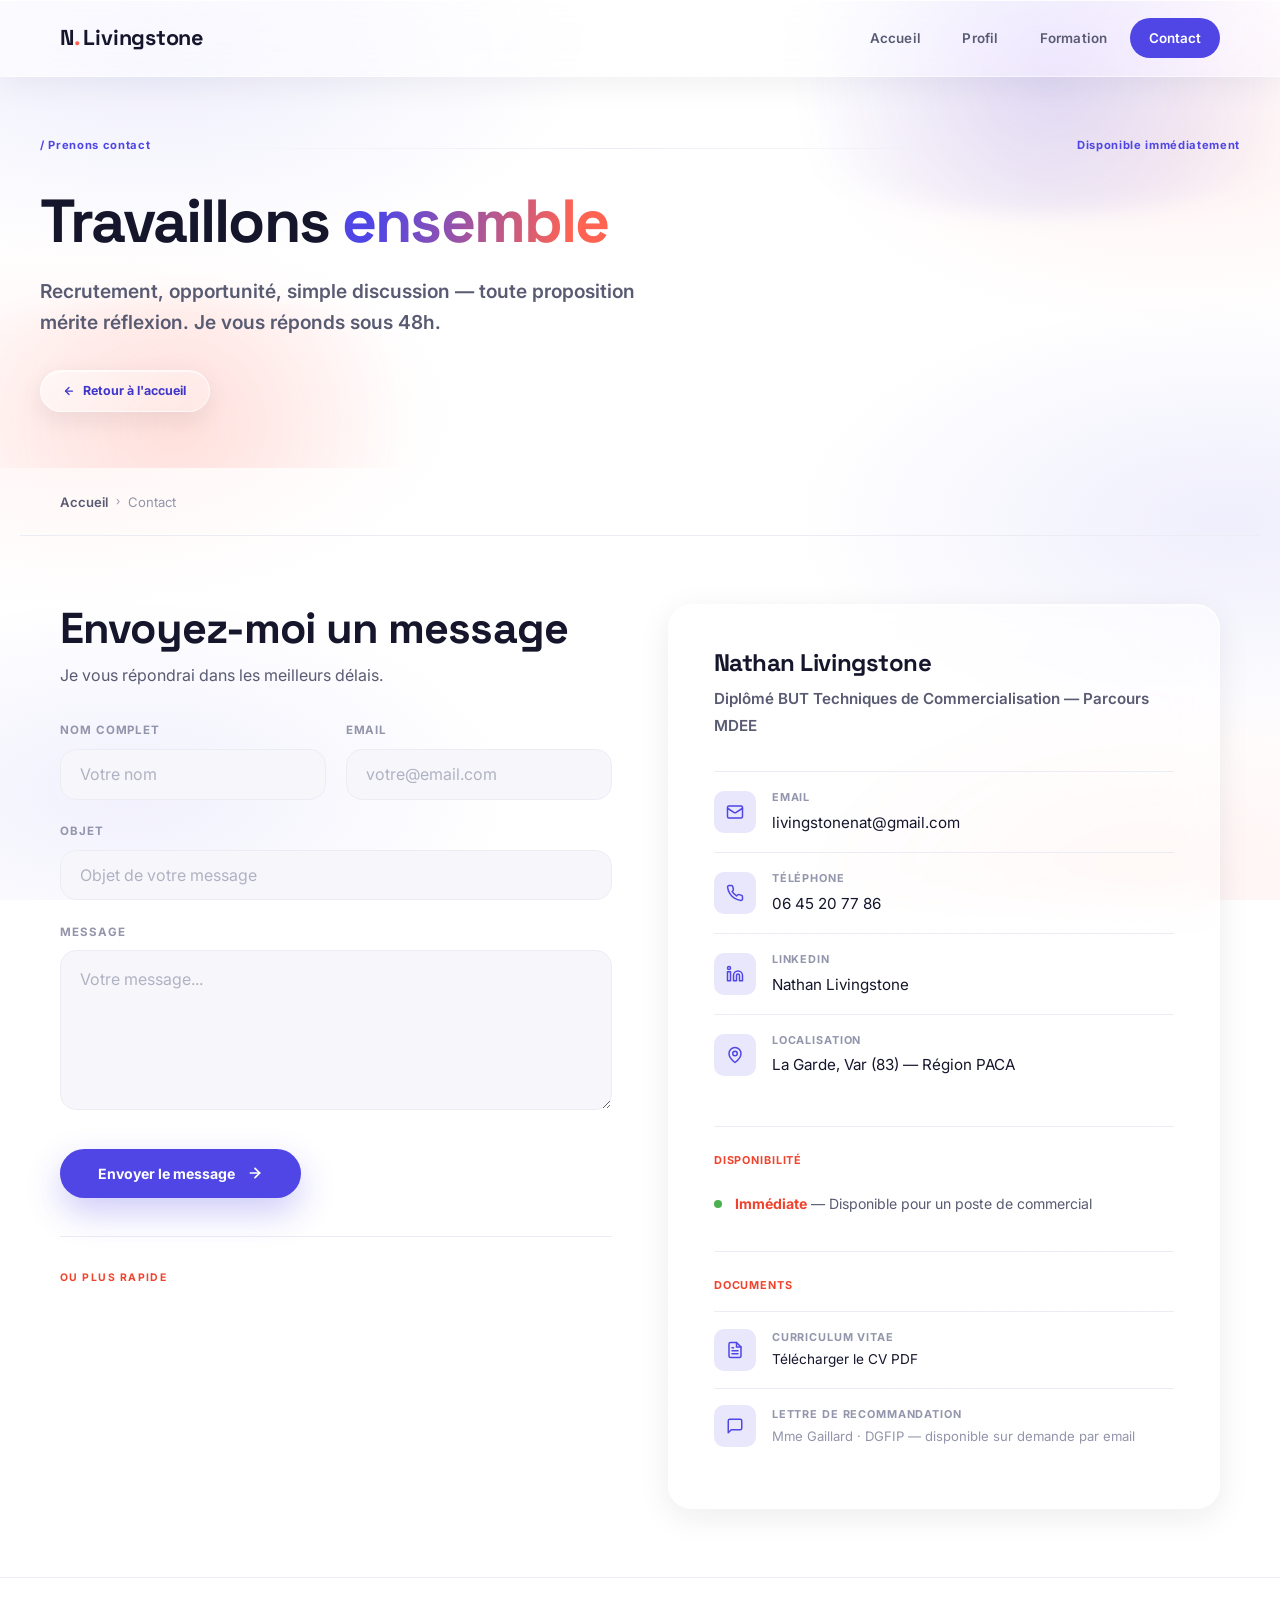
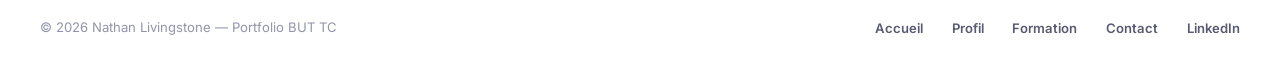
==== contact.html @ dbeede1d "Add files via upload" ====
<!DOCTYPE html>
<html lang="fr">
<head>
  <meta charset="UTF-8">
  <meta name="viewport" content="width=device-width, initial-scale=1.0">
  <meta name="description" content="Contactez Nathan Livingstone, diplômé BUT TC à l'IUT de Toulon. Disponible pour un poste de commercial en CDI — vente, négociation, relation client.">
  <meta name="author" content="Nathan Livingstone">
  <meta name="robots" content="index, follow">
  <meta property="og:title" content="Contact — Nathan Livingstone">
  <meta property="og:description" content="Contactez Nathan Livingstone, diplômé BUT TC à l'IUT de Toulon. Disponible pour un poste de commercial en CDI.">
  <meta property="og:image" content="og-image.png">
  <meta property="og:image:width" content="1200">
  <meta property="og:image:height" content="630">
  <meta property="og:type" content="website">
  <meta property="og:locale" content="fr_FR">
  <title>Contact — Nathan Livingstone | Commercial</title>
  <link rel="icon" type="image/svg+xml" href="favicon.svg">
  <link rel="apple-touch-icon" href="apple-touch-icon.png">
  <link rel="preconnect" href="https://fonts.googleapis.com">
  <link rel="preconnect" href="https://fonts.gstatic.com" crossorigin>
  <link rel="stylesheet" href="https://fonts.googleapis.com/css2?family=Space+Grotesk:wght@500;600;700&family=Inter:wght@400;500;600;700;800&display=swap">
  <link rel="stylesheet" href="style.css">
  <style>
    .form-group{margin-bottom:1.4rem}
    .form-label{display:block;font-size:.72rem;font-weight:700;text-transform:uppercase;letter-spacing:.08em;color:var(--ink-faint);margin-bottom:.5rem;transition:color .25s var(--ease)}
    .form-group:focus-within .form-label{color:var(--indigo)}
    .form-input,.form-textarea{-webkit-appearance:none;appearance:none;width:100%;padding:.9rem 1.2rem;font-family:var(--font-body);font-size:1rem;color:var(--ink);background:var(--bg-soft);border:1px solid var(--border);border-radius:var(--radius-md);transition:border-color .25s var(--ease),box-shadow .3s var(--ease),background .25s var(--ease);outline:none}
    .form-input:focus,.form-textarea:focus{border-color:var(--indigo);box-shadow:0 0 0 4px rgba(79,70,229,.12);background:var(--white)}
    .form-input:hover,.form-textarea:hover{border-color:rgba(79,70,229,.35)}
    .form-input::placeholder,.form-textarea::placeholder{color:var(--ink-faint);opacity:.7}
    .form-textarea{min-height:160px;resize:vertical;line-height:1.7}
    .form-row{display:grid;grid-template-columns:1fr 1fr;gap:1.2rem}
    .form-submit{-webkit-appearance:none;appearance:none;display:inline-flex;align-items:center;gap:.7rem;padding:1rem 2.4rem;background:var(--indigo);color:var(--white);font-family:var(--font-body);font-weight:700;font-size:.88rem;border:none;border-radius:50px;cursor:pointer;transition:var(--transition);box-shadow:var(--shadow-indigo);margin-top:.5rem;position:relative;overflow:hidden}
    .form-submit::before{content:'';position:absolute;top:0;left:-100%;width:100%;height:100%;background:linear-gradient(110deg,transparent 20%,rgba(255,255,255,.4) 50%,transparent 80%);transition:left .9s var(--ease);pointer-events:none}
    .form-submit:hover::before{left:100%}
    .form-submit:hover{transform:translateY(-3px) scale(1.02);background:var(--indigo-700);box-shadow:0 18px 40px rgba(79,70,229,.34)}
    .form-submit svg{width:16px;height:16px;transition:var(--transition)}
    .form-submit:hover svg{transform:translateX(4px)}
    .form-status{display:none;padding:1rem 1.4rem;border-radius:var(--radius-md);font-size:.9rem;font-weight:500;margin-top:1rem}
    .form-status.success{display:block;background:#e8f5e9;color:#2e7d32;border:1px solid #c8e6c9}
    .form-status.error{display:block;background:#fce4ec;color:#c62828;border:1px solid #f8bbd0}

    /* ── Carte coordonnées — glass claire (fini le panneau navy) ── */
    .contact-card{
      background:linear-gradient(135deg,rgba(255,255,255,.7),rgba(255,255,255,.34));
      backdrop-filter:blur(20px) saturate(1.9);-webkit-backdrop-filter:blur(20px) saturate(1.9);
      border-radius:var(--radius-lg);padding:2.8rem;border:1px solid rgba(255,255,255,.65);
      position:relative;overflow:hidden;isolation:isolate;
      box-shadow:0 8px 32px rgba(21,22,44,.08),inset 0 1px 0 rgba(255,255,255,.7),inset 0 -1px 0 rgba(255,255,255,.15);
      transition:box-shadow .4s var(--ease),transform .4s var(--ease);
    }
    .contact-card:hover{box-shadow:0 18px 46px rgba(21,22,44,.13),inset 0 1px 0 rgba(255,255,255,.8)}
    .contact-card::before{content:'';position:absolute;top:0;left:8%;right:8%;height:1px;background:linear-gradient(90deg,transparent,rgba(255,255,255,.9),transparent);pointer-events:none}
    .contact-card h3{color:var(--ink);margin-bottom:.5rem;position:relative}
    .contact-card>p{color:var(--ink-soft);font-weight:600;font-size:.95rem;margin-bottom:2rem;position:relative}
    .contact-link-item{display:flex;align-items:center;gap:1rem;padding:1rem 0;border-top:1px solid var(--border);position:relative;transition:padding-left .35s var(--ease),border-top-color .25s var(--ease)}
    .contact-link-item:hover{padding-left:.5rem;border-top-color:rgba(79,70,229,.25)}
    .cl-icon{width:42px;height:42px;border-radius:var(--radius-sm);background:var(--indigo-100);display:flex;align-items:center;justify-content:center;color:var(--indigo);flex-shrink:0;transition:background .35s var(--ease),transform .35s var(--ease)}
    .contact-link-item:hover .cl-icon{background:var(--indigo);color:var(--white);transform:scale(1.08) rotate(-3deg)}
    .cl-label{font-size:.68rem;font-weight:700;text-transform:uppercase;letter-spacing:.08em;color:var(--ink-faint);margin-bottom:.15rem}
    .cl-value{font-size:.95rem;color:var(--ink)}
    a.cl-value{color:var(--ink)}
    a.cl-value:hover{color:var(--indigo)}
    .availability{margin-top:2rem;padding-top:1.5rem;border-top:1px solid var(--border);position:relative}
    .availability-label{font-size:.68rem;font-weight:700;text-transform:uppercase;letter-spacing:.08em;color:var(--coral-600);margin-bottom:1rem}
    .availability-item{display:flex;align-items:center;gap:.8rem;padding:.4rem 0;font-size:.88rem;color:var(--ink-soft)}
    .availability-item .pulse{width:8px;height:8px;border-radius:50%;background:#4caf50;flex-shrink:0;animation:pulse 2s ease-in-out infinite}
    @keyframes pulse{0%,100%{box-shadow:0 0 0 0 rgba(76,175,80,.4)}50%{box-shadow:0 0 0 6px rgba(76,175,80,0)}}

    /* ── Quick actions — 3 boutons glass ── */
    .quick-actions{margin-top:2.4rem;padding-top:2rem;border-top:1px solid var(--border)}
    .quick-actions-label{font-size:.65rem;font-weight:700;text-transform:uppercase;letter-spacing:.14em;color:var(--coral-600);margin-bottom:1rem;display:block}
    .quick-actions-grid{display:grid;grid-template-columns:repeat(3,1fr);gap:.8rem}
    .quick-action{
      display:flex;align-items:center;gap:.7rem;padding:.8rem 1.1rem;
      background:linear-gradient(135deg,rgba(255,255,255,.65),rgba(255,255,255,.3));
      backdrop-filter:blur(14px) saturate(1.8);-webkit-backdrop-filter:blur(14px) saturate(1.8);
      border:1px solid rgba(255,255,255,.6);border-radius:var(--radius-md);
      font-family:var(--font-body);font-size:.82rem;font-weight:700;color:var(--ink);
      text-decoration:none;transition:var(--transition);
      box-shadow:0 6px 20px rgba(21,22,44,.06),inset 0 1px 0 rgba(255,255,255,.6);
    }
    .quick-action:hover{color:var(--indigo);transform:translateY(-3px);box-shadow:0 12px 28px rgba(79,70,229,.18),inset 0 1px 0 rgba(255,255,255,.7)}
    .quick-action svg{width:14px;height:14px;color:var(--coral);flex-shrink:0}
    @media(max-width:768px){.form-row{grid-template-columns:1fr}.contact-card{padding:2rem}.quick-actions-grid{grid-template-columns:1fr}}
  </style>
</head>
<body>

  <!-- ═══════════════════════════════════════════
       SUBPAGE HERO — composant global éditorial
       ═══════════════════════════════════════════ -->
  <section class="subpage-hero">
    <div class="subpage-hero-inner">
      <div class="subpage-hero-meta">
        <span>/ Prenons contact</span>
        <span class="subpage-hero-meta-line" aria-hidden="true"></span>
        <span>Disponible immédiatement</span>
      </div>
      <h1>Travaillons <em>ensemble</em></h1>
      <p class="subpage-hero-tagline">Recrutement, opportunité, simple discussion — toute proposition mérite réflexion. Je vous réponds sous 48h.</p>
      <a href="index.html" class="subpage-hero-back">
        <svg xmlns="http://www.w3.org/2000/svg" viewBox="0 0 24 24" fill="none" stroke="currentColor" stroke-width="2.5" stroke-linecap="round" stroke-linejoin="round"><path d="M19 12H5"/><path d="m12 19-7-7 7-7"/></svg>
        Retour à l'accueil
      </a>
    </div>
  </section>

  <div class="breadcrumbs">
    <a href="index.html">Accueil</a>
    <span class="separator">›</span>
    <span>Contact</span>
  </div>

  <section class="section">
    <div class="contact-grid">
      
      <!-- Formulaire -->
      <div class="fade-in">
        <h2 style="margin-bottom:.5rem;">Envoyez-moi un message</h2>
        <p style="margin-bottom:2rem;color:var(--ink-soft);">Je vous répondrai dans les meilleurs délais.</p>

        <form id="contactForm" action="https://formspree.io/f/xreojjjo" method="POST">
          <div class="form-row">
            <div class="form-group">
              <label class="form-label" for="name">Nom complet</label>
              <input class="form-input" type="text" id="name" name="name" placeholder="Votre nom" required>
            </div>
            <div class="form-group">
              <label class="form-label" for="email">Email</label>
              <input class="form-input" type="email" id="email" name="email" placeholder="votre@email.com" required>
            </div>
          </div>
          <div class="form-group">
            <label class="form-label" for="subject">Objet</label>
            <input class="form-input" type="text" id="subject" name="subject" placeholder="Objet de votre message">
          </div>
          <div class="form-group">
            <label class="form-label" for="message">Message</label>
            <textarea class="form-textarea" id="message" name="message" placeholder="Votre message..." required></textarea>
          </div>
          <button type="submit" class="form-submit" id="submitBtn">
            Envoyer le message
            <svg xmlns="http://www.w3.org/2000/svg" viewBox="0 0 24 24" fill="none" stroke="currentColor" stroke-width="2.5" stroke-linecap="round" stroke-linejoin="round"><path d="M5 12h14"/><path d="m12 5 7 7-7 7"/></svg>
          </button>
          <div class="form-status" id="formStatus"></div>
        </form>

        <!-- Quick actions — accès rapide -->
        <div class="quick-actions">
          <span class="quick-actions-label">Ou plus rapide</span>
          <div class="quick-actions-grid">
            <a href="mailto:livingstonenat@gmail.com" class="quick-action">
              <svg xmlns="http://www.w3.org/2000/svg" viewBox="0 0 24 24" fill="none" stroke="currentColor" stroke-width="2" stroke-linecap="round" stroke-linejoin="round"><rect width="20" height="16" x="2" y="4" rx="2"/><path d="m22 7-8.97 5.7a1.94 1.94 0 0 1-2.06 0L2 7"/></svg>
              Email direct
            </a>
            <a href="tel:+33645207786" class="quick-action">
              <svg xmlns="http://www.w3.org/2000/svg" viewBox="0 0 24 24" fill="none" stroke="currentColor" stroke-width="2" stroke-linecap="round" stroke-linejoin="round"><path d="M22 16.92v3a2 2 0 0 1-2.18 2 19.79 19.79 0 0 1-8.63-3.07 19.5 19.5 0 0 1-6-6 19.79 19.79 0 0 1-3.07-8.67A2 2 0 0 1 4.11 2h3a2 2 0 0 1 2 1.72 12.84 12.84 0 0 0 .7 2.81 2 2 0 0 1-.45 2.11L8.09 9.91a16 16 0 0 0 6 6l1.27-1.27a2 2 0 0 1 2.11-.45 12.84 12.84 0 0 0 2.81.7A2 2 0 0 1 22 16.92z"/></svg>
              Téléphone
            </a>
            <a href="https://www.linkedin.com/in/nathan-livingstone-0997a12a3" target="_blank" rel="noopener" class="quick-action">
              <svg xmlns="http://www.w3.org/2000/svg" viewBox="0 0 24 24" fill="none" stroke="currentColor" stroke-width="2" stroke-linecap="round" stroke-linejoin="round"><path d="M16 8a6 6 0 0 1 6 6v7h-4v-7a2 2 0 0 0-2-2 2 2 0 0 0-2 2v7h-4v-7a6 6 0 0 1 6-6z"/><rect width="4" height="12" x="2" y="9"/><circle cx="4" cy="4" r="2"/></svg>
              LinkedIn
            </a>
          </div>
        </div>
      </div>

      <!-- Coordonnées -->
      <div class="fade-in stagger-2">
        <div class="contact-card">
          <h3>Nathan Livingstone</h3>
          <p>Diplômé BUT Techniques de Commercialisation — Parcours MDEE</p>

          <div class="contact-link-item">
            <div class="cl-icon">
              <svg xmlns="http://www.w3.org/2000/svg" width="18" height="18" viewBox="0 0 24 24" fill="none" stroke="currentColor" stroke-width="2" stroke-linecap="round" stroke-linejoin="round"><rect width="20" height="16" x="2" y="4" rx="2"/><path d="m22 7-8.97 5.7a1.94 1.94 0 0 1-2.06 0L2 7"/></svg>
            </div>
            <div>
              <div class="cl-label">Email</div>
              <a href="mailto:livingstonenat@gmail.com" class="cl-value">livingstonenat@gmail.com</a>
            </div>
          </div>

          <div class="contact-link-item">
            <div class="cl-icon">
              <svg xmlns="http://www.w3.org/2000/svg" width="18" height="18" viewBox="0 0 24 24" fill="none" stroke="currentColor" stroke-width="2" stroke-linecap="round" stroke-linejoin="round"><path d="M22 16.92v3a2 2 0 0 1-2.18 2 19.79 19.79 0 0 1-8.63-3.07 19.5 19.5 0 0 1-6-6 19.79 19.79 0 0 1-3.07-8.67A2 2 0 0 1 4.11 2h3a2 2 0 0 1 2 1.72 12.84 12.84 0 0 0 .7 2.81 2 2 0 0 1-.45 2.11L8.09 9.91a16 16 0 0 0 6 6l1.27-1.27a2 2 0 0 1 2.11-.45 12.84 12.84 0 0 0 2.81.7A2 2 0 0 1 22 16.92z"/></svg>
            </div>
            <div>
              <div class="cl-label">Téléphone</div>
              <a href="tel:+33645207786" class="cl-value">06 45 20 77 86</a>
            </div>
          </div>

          <div class="contact-link-item">
            <div class="cl-icon">
              <svg xmlns="http://www.w3.org/2000/svg" width="18" height="18" viewBox="0 0 24 24" fill="none" stroke="currentColor" stroke-width="2" stroke-linecap="round" stroke-linejoin="round"><path d="M16 8a6 6 0 0 1 6 6v7h-4v-7a2 2 0 0 0-2-2 2 2 0 0 0-2 2v7h-4v-7a6 6 0 0 1 6-6z"/><rect width="4" height="12" x="2" y="9"/><circle cx="4" cy="4" r="2"/></svg>
            </div>
            <div>
              <div class="cl-label">LinkedIn</div>
              <a href="https://www.linkedin.com/in/nathan-livingstone-0997a12a3" target="_blank" class="cl-value">Nathan Livingstone</a>
            </div>
          </div>

          <div class="contact-link-item">
            <div class="cl-icon">
              <svg xmlns="http://www.w3.org/2000/svg" width="18" height="18" viewBox="0 0 24 24" fill="none" stroke="currentColor" stroke-width="2" stroke-linecap="round" stroke-linejoin="round"><path d="M20 10c0 6-8 12-8 12s-8-6-8-12a8 8 0 0 1 16 0z"/><circle cx="12" cy="10" r="3"/></svg>
            </div>
            <div>
              <div class="cl-label">Localisation</div>
              <div class="cl-value">La Garde, Var (83) — Région PACA</div>
            </div>
          </div>

          <div class="availability">
            <div class="availability-label">Disponibilité</div>
            <div class="availability-item">
              <span class="pulse"></span>
              <span><strong style="color:var(--coral-600)">Immédiate</strong> — Disponible pour un poste de commercial</span>
            </div>
          </div>

          <div style="margin-top:1.8rem;padding-top:1.5rem;border-top:1px solid var(--border);">
            <div class="availability-label">Documents</div>
            <a href="CV-Nathan-Livingstone.pdf" download class="contact-link-item" style="text-decoration:none;margin-top:0;">
              <div class="cl-icon">
                <svg xmlns="http://www.w3.org/2000/svg" width="18" height="18" viewBox="0 0 24 24" fill="none" stroke="currentColor" stroke-width="2" stroke-linecap="round" stroke-linejoin="round"><path d="M14 2H6a2 2 0 0 0-2 2v16a2 2 0 0 0 2 2h12a2 2 0 0 0 2-2V8z"/><polyline points="14 2 14 8 20 8"/><line x1="16" x2="8" y1="13" y2="13"/><line x1="16" x2="8" y1="17" y2="17"/><polyline points="10 9 9 9 8 9"/></svg>
              </div>
              <div>
                <div class="cl-label">Curriculum Vitae</div>
                <div class="cl-value" style="font-size:.85rem;">Télécharger le CV PDF</div>
              </div>
            </a>
            <div class="contact-link-item" style="cursor:default;">
              <div class="cl-icon">
                <svg xmlns="http://www.w3.org/2000/svg" width="18" height="18" viewBox="0 0 24 24" fill="none" stroke="currentColor" stroke-width="2" stroke-linecap="round" stroke-linejoin="round"><path d="M21 15a2 2 0 0 1-2 2H7l-4 4V5a2 2 0 0 1 2-2h14a2 2 0 0 1 2 2z"/></svg>
              </div>
              <div>
                <div class="cl-label">Lettre de recommandation</div>
                <div class="cl-value" style="font-size:.82rem;color:var(--ink-faint);">Mme Gaillard · DGFIP — disponible sur demande par email</div>
              </div>
            </div>
          </div>
        </div>
      </div>

    </div>
  </section>

  <script src="nav.js"></script>
  <script>
    createNav('contact');
    createFooter();

    const form = document.getElementById('contactForm');
    const status = document.getElementById('formStatus');
    const submitBtn = document.getElementById('submitBtn');

    form.addEventListener('submit', async (e) => {
      e.preventDefault();
      submitBtn.textContent = 'Envoi en cours…';
      submitBtn.disabled = true;
      submitBtn.style.opacity = '0.7';
      status.className = 'form-status';
      status.style.display = 'none';

      try {
        const response = await fetch(form.action, {
          method: 'POST',
          body: new FormData(form),
          headers: { 'Accept': 'application/json' }
        });
        if (response.ok) {
          status.className = 'form-status success';
          status.textContent = '✓ Message envoyé avec succès ! Je vous répondrai rapidement.';
          status.style.display = 'block';
          form.reset();
        } else { throw new Error('Erreur'); }
      } catch (error) {
        status.className = 'form-status error';
        status.textContent = '✕ Une erreur est survenue. Contactez-moi directement par email.';
        status.style.display = 'block';
      }

      submitBtn.innerHTML = 'Envoyer le message <svg xmlns="http://www.w3.org/2000/svg" width="16" height="16" viewBox="0 0 24 24" fill="none" stroke="currentColor" stroke-width="2.5" stroke-linecap="round" stroke-linejoin="round"><path d="M5 12h14"/><path d="m12 5 7 7-7 7"/></svg>';
      submitBtn.disabled = false;
      submitBtn.style.opacity = '1';
    });
  </script>
</body>
</html>
---- style.css ----
/* ============================================
   PORTFOLIO – Nathan Livingstone
   BRIGHT / MODERN / DYNAMIC
   Polices chargées via <link> dans le <head> de chaque page
   (plus rapide qu'un @import, qui bloque le parsing CSS)
   ============================================ */

:root{
  --ink:#15162C;--ink-soft:#585B72;--ink-faint:#9295AB;
  --indigo:#4F46E5;--indigo-700:#3F37C9;--indigo-900:#2C2694;
  --indigo-100:#E9E7FC;--indigo-50:#F5F4FE;
  --coral:#FF6452;--coral-600:#F0432D;--coral-100:#FFE3DE;--coral-50:#FFF3F1;
  --white:#fff;--bg-soft:#F7F7FB;--border:#ECECF4;
  --shadow-sm:0 1px 2px rgba(21,22,44,.04),0 1px 3px rgba(21,22,44,.06);
  --shadow-md:0 10px 28px rgba(21,22,44,.07);
  --shadow-lg:0 22px 55px rgba(21,22,44,.10);
  --shadow-xl:0 32px 80px rgba(21,22,44,.14);
  --shadow-indigo:0 14px 34px rgba(79,70,229,.28);
  --shadow-coral:0 14px 34px rgba(255,100,82,.28);
  --radius-sm:10px;--radius-md:16px;--radius-lg:24px;--radius-xl:32px;
  --ease:cubic-bezier(.4,0,.2,1);--ease-out:cubic-bezier(0,0,.2,1);--ease-spring:cubic-bezier(.34,1.56,.64,1);
  --transition:.3s var(--ease);--transition-slow:.55s var(--ease-out);
  --font-display:'Space Grotesk',system-ui,sans-serif;--font-body:'Inter',system-ui,sans-serif;
}

*,*::before,*::after{margin:0;padding:0;box-sizing:border-box}
html{scroll-behavior:smooth;font-size:16px;scroll-padding-top:88px;-webkit-overflow-scrolling:touch}
body{font-family:var(--font-body);font-weight:400;color:var(--ink);line-height:1.7;overflow-x:hidden;-webkit-font-smoothing:antialiased;-moz-osx-font-smoothing:grayscale;background:var(--white)}
/* Halo de fond — calque fixe composité (GPU) plutôt que background-attachment:fixed,
   qui force un repaint à chaque frame de scroll sur mobile */
body::before{
  content:'';position:fixed;inset:0;z-index:-1;pointer-events:none;
  background:
    radial-gradient(ellipse 55% 38% at 12% 6%, rgba(79,70,229,.09), transparent 62%),
    radial-gradient(ellipse 48% 34% at 92% 16%, rgba(255,100,82,.08), transparent 60%),
    radial-gradient(ellipse 50% 36% at 6% 46%, rgba(255,100,82,.07), transparent 60%),
    radial-gradient(ellipse 55% 40% at 96% 58%, rgba(79,70,229,.09), transparent 62%),
    radial-gradient(ellipse 50% 36% at 10% 88%, rgba(79,70,229,.08), transparent 60%),
    radial-gradient(ellipse 50% 38% at 90% 98%, rgba(255,100,82,.08), transparent 60%),
    var(--white);
}
::selection{background:var(--indigo-100);color:var(--indigo-900)}
a{text-decoration:none;color:inherit;transition:var(--transition)}
img{max-width:100%;display:block}

h1,h2,h3,h4{font-family:var(--font-display);font-weight:600;line-height:1.12;color:var(--ink);letter-spacing:-.02em}
h1{font-size:clamp(2.6rem,6vw,4.4rem);font-weight:700;letter-spacing:-.03em}
h2{font-size:clamp(1.9rem,4vw,2.7rem);font-weight:700}
h3{font-size:clamp(1.2rem,2.2vw,1.5rem);font-weight:700}
h4{font-size:1.1rem;font-weight:700;font-family:var(--font-body)}
p{font-size:1rem;color:var(--ink-soft);max-width:680px;line-height:1.78}
.grad-text{background:linear-gradient(100deg,var(--indigo) 15%,var(--coral) 85%);-webkit-background-clip:text;background-clip:text;-webkit-text-fill-color:transparent;color:var(--indigo)}

/* ============ LIQUID GLASS utility ============ */
.glass{
  background:linear-gradient(135deg,rgba(255,255,255,.6),rgba(255,255,255,.28));
  backdrop-filter:blur(20px) saturate(1.9);-webkit-backdrop-filter:blur(20px) saturate(1.9);
  border:1px solid rgba(255,255,255,.65);
  box-shadow:0 8px 32px rgba(21,22,44,.10),inset 0 1px 0 rgba(255,255,255,.7),inset 0 -1px 0 rgba(255,255,255,.15);
  position:relative;
}
.glass::before{
  content:'';position:absolute;top:0;left:8%;right:8%;height:1px;
  background:linear-gradient(90deg,transparent,rgba(255,255,255,.9),transparent);
  pointer-events:none;
}

/* ============ NAV ============ */
.nav{position:fixed;top:0;left:0;width:100%;z-index:1000;background:linear-gradient(135deg,rgba(255,255,255,.62),rgba(255,255,255,.32));backdrop-filter:blur(22px) saturate(1.9);-webkit-backdrop-filter:blur(22px) saturate(1.9);border-bottom:1px solid rgba(255,255,255,.5);box-shadow:0 1px 0 rgba(255,255,255,.8) inset,0 8px 32px rgba(21,22,44,.06);transition:var(--transition)}
.nav-inner{max-width:1240px;margin:0 auto;padding:0 2.5rem;display:flex;align-items:center;justify-content:space-between;height:76px}
.nav-logo{font-family:var(--font-display);font-size:1.35rem;font-weight:700;color:var(--ink);letter-spacing:-.01em}
.nav-logo span{color:var(--coral)}
.nav-links{display:flex;align-items:center;gap:.3rem;list-style:none}
.nav-links>li{position:relative}
.nav-links>li>a{display:block;padding:.55rem 1.15rem;font-size:.84rem;font-weight:600;color:var(--ink-soft);border-radius:50px;letter-spacing:.01em;transition:var(--transition)}
.nav-links>li>a:hover{color:var(--indigo);background:var(--indigo-50)}
.nav-links>li>a.active{color:var(--white);background:var(--indigo)}
.dropdown-trigger{cursor:pointer}
.dropdown{position:absolute;top:calc(100% + 10px);left:50%;transform:translateX(-50%) translateY(-6px);min-width:240px;background:var(--white);border:1px solid var(--border);border-radius:var(--radius-md);padding:.6rem;opacity:0;visibility:hidden;transition:var(--transition);box-shadow:var(--shadow-xl)}
.nav-links>li:hover>.dropdown{opacity:1;visibility:visible;transform:translateX(-50%) translateY(0)}
.dropdown a{display:block;padding:.55rem 1rem;font-size:.85rem;font-weight:500;color:var(--ink-soft);border-radius:var(--radius-sm);transition:var(--transition)}
.dropdown a:hover{color:var(--indigo);background:var(--indigo-50)}
.dropdown .dropdown-label{padding:.5rem 1rem .15rem;font-size:.65rem;font-weight:700;text-transform:uppercase;letter-spacing:.12em;color:var(--coral);pointer-events:none}
.nav-hamburger{display:none;flex-direction:column;gap:6px;cursor:pointer;background:none;border:none;padding:8px}
.nav-hamburger span{display:block;width:22px;height:2px;background:var(--ink);border-radius:2px;transition:var(--transition)}
.nav-overlay{position:fixed;inset:0;top:68px;background:rgba(21,22,44,.35);z-index:998;opacity:0;visibility:hidden;transition:opacity .3s var(--ease),visibility .3s var(--ease);backdrop-filter:blur(4px);-webkit-backdrop-filter:blur(4px)}
.nav-overlay.open{opacity:1;visibility:visible}

/* ============ HERO ============ */
.hero{min-height:88vh;display:flex;align-items:center;justify-content:center;position:relative;overflow:hidden;padding-top:5.5rem;padding-bottom:3.5rem;isolation:isolate}
.hero::before{content:'';position:absolute;top:-10%;right:-8%;width:55%;height:62%;border-radius:50%;background:radial-gradient(circle,rgba(79,70,229,.20) 0%,transparent 70%);pointer-events:none;filter:blur(10px)}
.hero::after{content:'';position:absolute;bottom:-15%;left:-10%;width:52%;height:58%;border-radius:50%;background:radial-gradient(circle,rgba(255,100,82,.18) 0%,transparent 70%);pointer-events:none;filter:blur(10px)}
.hero-content{position:relative;z-index:2;text-align:center;padding:2rem;max-width:860px;animation:heroReveal 1s var(--ease-out) forwards}
@keyframes heroReveal{from{opacity:0;transform:translateY(32px)}to{opacity:1;transform:translateY(0)}}
.hero-eyebrow{display:inline-block;font-family:var(--font-body);font-size:.75rem;font-weight:700;letter-spacing:.04em;color:var(--indigo-700);margin-bottom:2rem;padding:.55rem 1.4rem;border-radius:50px;animation:heroReveal 1s var(--ease-out) .15s both}
.hero h1{color:var(--ink);margin-bottom:.7rem;font-weight:700;letter-spacing:-.03em;line-height:1.08;animation:heroReveal 1s var(--ease-out) .25s both}
.hero h1 .highlight{color:var(--indigo);background:linear-gradient(100deg,var(--indigo) 15%,var(--coral) 85%);-webkit-background-clip:text;background-clip:text;-webkit-text-fill-color:transparent}
.hero-subtitle{font-family:var(--font-body);font-size:clamp(1.05rem,2.2vw,1.3rem);font-weight:600;color:var(--coral-600);margin-bottom:1.6rem;animation:heroReveal 1s var(--ease-out) .35s both}
.hero-description{font-size:1.05rem;color:var(--ink-soft);max-width:580px;margin:0 auto 2.2rem;line-height:1.85;animation:heroReveal 1s var(--ease-out) .45s both}
.hero-cta{display:inline-flex;align-items:center;gap:.7rem;padding:1rem 2.3rem;background:var(--indigo);color:var(--white);font-family:var(--font-body);font-weight:700;font-size:.9rem;border-radius:50px;transition:var(--transition);box-shadow:var(--shadow-indigo);animation:heroReveal 1s var(--ease-out) .55s both}
.hero-cta:hover{transform:translateY(-3px);background:var(--indigo-700);box-shadow:0 18px 40px rgba(79,70,229,.34)}
.hero-cta svg{width:16px;height:16px;transition:var(--transition)}
.hero-cta:hover svg{transform:translateX(5px)}
.hero-cta.ghost{color:var(--ink)}
.hero-cta.ghost:hover{color:var(--indigo-700);transform:translateY(-3px)}
.hero-cta.ghost.glass{background:linear-gradient(135deg,rgba(255,255,255,.62),rgba(255,255,255,.28));border:1px solid rgba(255,255,255,.65);box-shadow:0 8px 32px rgba(21,22,44,.10),inset 0 1px 0 rgba(255,255,255,.7),inset 0 -1px 0 rgba(255,255,255,.15)}
.hero-cta.ghost.glass:hover{background:linear-gradient(135deg,rgba(255,255,255,.8),rgba(255,255,255,.45))}
.hero-scroll-indicator{position:absolute;bottom:3rem;left:50%;transform:translateX(-50%);display:flex;flex-direction:column;align-items:center;gap:.6rem;color:var(--ink-faint);font-size:.68rem;font-weight:600;letter-spacing:.15em;text-transform:uppercase;animation:float 3.5s ease-in-out infinite;z-index:1;pointer-events:none}
.hero-scroll-indicator .line{width:1px;height:48px;background:linear-gradient(to bottom,var(--ink-faint),transparent)}
@keyframes float{0%,100%{transform:translateX(-50%) translateY(0)}50%{transform:translateX(-50%) translateY(10px)}}
@media(max-height:650px){.hero-scroll-indicator{display:none}}

/* ============ MARQUEE ============ */
.marquee-band{position:relative;background:linear-gradient(90deg,var(--indigo-100),var(--coral-50));padding:1.25rem 0;overflow:hidden;border-top:1px solid var(--border);border-bottom:1px solid var(--border)}
.marquee-band::before,.marquee-band::after{content:'';position:absolute;top:0;bottom:0;width:14%;z-index:2;pointer-events:none}
.marquee-band::before{left:0;background:linear-gradient(90deg,var(--indigo-100),transparent)}
.marquee-band::after{right:0;background:linear-gradient(-90deg,var(--coral-50),transparent)}
.marquee-track{display:flex;align-items:center;gap:3rem;width:max-content;white-space:nowrap;animation:marqueeScroll 38s linear infinite;will-change:transform}
@keyframes marqueeScroll{from{transform:translateX(0)}to{transform:translateX(-50%)}}
.marquee-item{font-family:var(--font-body);font-size:clamp(.95rem,1.6vw,1.15rem);font-weight:600;color:var(--indigo-900);letter-spacing:-.005em;white-space:nowrap;display:inline-flex;align-items:center;gap:3rem;line-height:1}
.marquee-item::after{content:'';width:6px;height:6px;border-radius:50%;background:var(--coral);flex-shrink:0;display:inline-block}
.marquee-band:hover .marquee-track{animation-play-state:paused}

/* ============ VALUE STRIP (stats) ============ */
.value-strip{position:relative;padding:3.5rem 2.5rem}
.value-strip-inner{max-width:1240px;margin:0 auto;display:grid;grid-template-columns:repeat(3,1fr);gap:1.6rem;position:relative;z-index:1}
.value-stat{display:flex;flex-direction:column;align-items:center;text-align:center;gap:.3rem;padding:2rem 1.6rem;border-radius:var(--radius-lg);position:relative;overflow:hidden;transition:var(--transition);will-change:transform;
  background:linear-gradient(135deg,rgba(255,255,255,.68),rgba(255,255,255,.3));
  backdrop-filter:blur(20px) saturate(1.9);-webkit-backdrop-filter:blur(20px) saturate(1.9);
  border:1px solid rgba(255,255,255,.65);
  box-shadow:0 8px 32px rgba(21,22,44,.08),inset 0 1px 0 rgba(255,255,255,.7),inset 0 -1px 0 rgba(255,255,255,.15);
}
.value-stat::before{content:'';position:absolute;top:0;left:8%;right:8%;height:1px;background:linear-gradient(90deg,transparent,rgba(255,255,255,.9),transparent);pointer-events:none}
.value-stat:hover{transform:translateY(-4px);box-shadow:0 14px 40px rgba(21,22,44,.12),inset 0 1px 0 rgba(255,255,255,.7)}
.value-stat-num{font-family:var(--font-display);font-size:clamp(2.6rem,5vw,3.6rem);font-weight:700;line-height:1;letter-spacing:-.03em;background:linear-gradient(100deg,var(--indigo) 20%,var(--coral) 90%);-webkit-background-clip:text;background-clip:text;-webkit-text-fill-color:transparent;color:var(--indigo)}
.value-stat-num sup{font-size:.45em;font-weight:700;letter-spacing:0;vertical-align:top;margin-left:.05em}
.value-stat-arrow{color:var(--coral);margin:0 .15em;font-weight:700;-webkit-text-fill-color:var(--coral)}
.value-stat-unit{font-family:var(--font-body);font-size:.92rem;font-weight:700;color:var(--ink);letter-spacing:-.005em;margin-top:.3rem}
.value-stat-label{font-size:.74rem;color:var(--ink-faint);letter-spacing:.03em;font-weight:600;margin-top:.6rem;line-height:1.5;max-width:230px}
.value-stat-divider{display:none}
@media(max-width:800px){.value-strip-inner{grid-template-columns:1fr}}

/* ============ SECTIONS ============ */
.section{padding:4.25rem 2.5rem;max-width:1240px;margin:0 auto}
.section-header{text-align:center;margin-bottom:2.75rem}
.section-header .eyebrow{display:inline-block;font-family:var(--font-body);font-size:.72rem;font-weight:700;letter-spacing:.04em;color:var(--coral-600);margin-bottom:1.1rem;padding:.4rem 1.1rem;background:var(--coral-50);border-radius:50px}
.section-header h2{margin-bottom:1rem}
.section-header h2 em{font-style:normal;color:var(--indigo);background:linear-gradient(100deg,var(--indigo) 15%,var(--coral) 85%);-webkit-background-clip:text;background-clip:text;-webkit-text-fill-color:transparent}
.section-header p{margin:0 auto;color:var(--ink-soft)}

/* ============ CARDS ============ */
.card-grid{display:grid;grid-template-columns:repeat(auto-fit,minmax(320px,1fr));gap:1.75rem}
.card-grid-2{grid-template-columns:repeat(2,1fr)}
.card-grid-2>.card:last-child:nth-child(odd){grid-column:1/-1}
.card{
  background:linear-gradient(135deg,rgba(255,255,255,.7),rgba(255,255,255,.34));
  backdrop-filter:blur(20px) saturate(1.9);-webkit-backdrop-filter:blur(20px) saturate(1.9);
  border-radius:var(--radius-lg);padding:2.2rem;border:1px solid rgba(255,255,255,.65);
  transition:var(--transition-slow);position:relative;overflow:hidden;will-change:transform;
  box-shadow:0 8px 32px rgba(21,22,44,.08),inset 0 1px 0 rgba(255,255,255,.7),inset 0 -1px 0 rgba(255,255,255,.15);
}
.card::before{content:'';position:absolute;top:0;left:8%;right:8%;height:1px;background:linear-gradient(90deg,transparent,rgba(255,255,255,.9),transparent);pointer-events:none}
.card:hover{box-shadow:0 18px 46px rgba(21,22,44,.14),inset 0 1px 0 rgba(255,255,255,.8);transform:translateY(-6px)}
.card-icon{width:52px;height:52px;border-radius:var(--radius-md);background:var(--indigo-100);display:flex;align-items:center;justify-content:center;margin-bottom:1.4rem;color:var(--indigo);transition:var(--transition)}
.card:hover .card-icon{background:var(--indigo);color:var(--white);box-shadow:var(--shadow-indigo)}
.card h3{margin-bottom:.7rem}
.card p{font-size:.92rem;line-height:1.75;color:var(--ink-soft)}
.card-link{display:inline-flex;align-items:center;gap:.5rem;margin-top:1.4rem;font-size:.82rem;font-weight:700;color:var(--indigo)}
.card-link:hover{color:var(--coral-600);gap:.7rem}
.card-link svg{width:14px;height:14px;transition:var(--transition)}
.card-link:hover svg{transform:translateX(4px)}
.card-chip-label{display:inline-block;font-family:var(--font-body);font-size:.62rem;font-weight:700;text-transform:uppercase;letter-spacing:.1em;color:var(--indigo);margin-bottom:.7rem;padding:.25rem .7rem;background:var(--indigo-100);border-radius:50px}
.competence-badge{display:inline-block;padding:.32rem .9rem;background:var(--indigo-50);color:var(--indigo);font-size:.7rem;font-weight:700;border-radius:50px}

/* ============ SOCIAL PROOF / EXP CARDS ============ */
.proof-section{position:relative}
.proof-grid{max-width:1100px;margin:0 auto;grid-template-columns:repeat(2,1fr)}
@media(max-width:768px){.proof-grid{grid-template-columns:1fr}}
.proof-section::before{content:'';position:absolute;inset:-2rem 0;background:linear-gradient(180deg,rgba(79,70,229,.05),rgba(255,100,82,.05));z-index:-1;border-radius:var(--radius-xl)}
.exp-grid{display:grid;grid-template-columns:repeat(auto-fit,minmax(340px,1fr));gap:1.75rem}
.exp-card{background:var(--white);border-radius:var(--radius-lg);overflow:hidden;border:1px solid var(--border);transition:var(--transition-slow);display:flex;flex-direction:column;box-shadow:var(--shadow-sm);will-change:transform}
.exp-card:hover{box-shadow:var(--shadow-lg);transform:translateY(-6px)}
.exp-card-header{padding:2.2rem 2.2rem 1.6rem;position:relative;
  background:linear-gradient(135deg,rgba(233,231,252,.85) 0%,rgba(255,227,222,.85) 100%);
  backdrop-filter:blur(16px) saturate(1.8);-webkit-backdrop-filter:blur(16px) saturate(1.8);
  border-bottom:1px solid rgba(255,255,255,.6);
}
.exp-card-header::before{content:'';position:absolute;top:0;left:8%;right:8%;height:1px;background:linear-gradient(90deg,transparent,rgba(255,255,255,.9),transparent);pointer-events:none}
.exp-tag{display:inline-block;padding:.3rem .85rem;
  background:linear-gradient(135deg,rgba(255,255,255,.8),rgba(255,255,255,.5));
  backdrop-filter:blur(10px);-webkit-backdrop-filter:blur(10px);
  border:1px solid rgba(255,255,255,.7);
  color:var(--indigo);font-size:.66rem;font-weight:700;border-radius:50px;letter-spacing:.05em;text-transform:uppercase;margin-bottom:1rem;box-shadow:var(--shadow-sm)}
.exp-card-header h3{color:var(--ink);font-size:1.35rem;font-weight:700;margin-bottom:.4rem}
.exp-card-header p{color:var(--ink-soft);font-size:.85rem;font-weight:500;margin:0}
.exp-card-body{padding:1.6rem 2.2rem 2rem;flex:1;display:flex;flex-direction:column}
.exp-card-body p{font-size:.9rem;color:var(--ink-soft);line-height:1.78;flex:1;margin:0;max-width:100%}
.exp-card-footer{margin-top:1.4rem;display:flex;align-items:center;justify-content:space-between;padding-top:1.2rem;border-top:1px solid var(--border)}
.exp-card-date{font-size:.72rem;font-weight:700;color:var(--ink-faint);letter-spacing:.04em;text-transform:uppercase}
.exp-card-link{display:inline-flex;align-items:center;gap:.4rem;font-size:.8rem;font-weight:700;color:var(--indigo)}
.exp-card-link:hover{color:var(--coral-600)}
.exp-card-link svg{width:13px;height:13px;transition:var(--transition)}
.exp-card-link:hover svg{transform:translateX(4px)}

/* ============ CTA BAND ============ */
.cta-band{background:linear-gradient(135deg,var(--indigo) 0%,#6C5CE7 55%,var(--coral) 130%);padding:4.25rem 2.5rem;position:relative;overflow:hidden;text-align:center}
.cta-band::before{content:'';position:absolute;top:-20%;left:-10%;width:50%;height:70%;border-radius:50%;background:radial-gradient(circle,rgba(255,255,255,.14),transparent 70%);pointer-events:none}
.cta-band::after{content:'';position:absolute;bottom:-25%;right:-8%;width:45%;height:70%;border-radius:50%;background:radial-gradient(circle,rgba(255,255,255,.10),transparent 70%);pointer-events:none}
.cta-band-inner{max-width:780px;margin:0 auto;position:relative;z-index:1}
.cta-band-eyebrow{display:inline-block;font-size:.72rem;font-weight:700;letter-spacing:.05em;color:var(--white);margin-bottom:1.4rem;padding:.45rem 1.3rem;border-radius:50px;background:rgba(255,255,255,.16);backdrop-filter:blur(12px);-webkit-backdrop-filter:blur(12px);border:1px solid rgba(255,255,255,.28)}
.cta-band-title{font-family:var(--font-display);font-size:clamp(2.2rem,5vw,3.4rem);font-weight:700;color:var(--white);letter-spacing:-.03em;line-height:1.12;margin-bottom:1.2rem}
.cta-band-title em{font-style:normal;color:#FFE8A3}
.cta-band-subtitle{font-family:var(--font-body);font-size:1.05rem;color:rgba(255,255,255,.88);max-width:560px;margin:0 auto 2.4rem;line-height:1.7}
.cta-band-cta{background:var(--white);color:var(--indigo);box-shadow:0 14px 34px rgba(21,22,44,.2)}
.cta-band-cta:hover{background:var(--white);color:var(--coral-600);transform:translateY(-3px) scale(1.03);box-shadow:0 18px 42px rgba(21,22,44,.28)}

/* ============ FOOTER ============ */
.footer{padding:2.25rem 2.5rem;text-align:center;position:relative;border-top:1px solid var(--border)}
.footer-inner{max-width:1240px;margin:0 auto;display:flex;align-items:center;justify-content:space-between;flex-wrap:wrap;gap:1rem}
.footer p{font-size:.82rem;color:var(--ink-faint)}
.footer-links{display:flex;gap:1.8rem;list-style:none;flex-wrap:wrap}
.footer-links a{font-size:.82rem;color:var(--ink-soft);font-weight:600;position:relative}
.footer-links a::after{content:'';position:absolute;bottom:-3px;left:0;width:0;height:2px;background:var(--coral);transition:width .3s var(--ease)}
.footer-links a:hover{color:var(--indigo)}
.footer-links a:hover::after{width:100%}
.scroll-top{position:fixed;bottom:2rem;right:2rem;width:46px;height:46px;border-radius:50%;background:var(--indigo);border:none;display:flex;align-items:center;justify-content:center;cursor:pointer;color:var(--white);opacity:0;transform:translateY(12px);transition:var(--transition);z-index:900;box-shadow:var(--shadow-indigo)}
.scroll-top.visible{opacity:1;transform:translateY(0)}
.scroll-top:hover{background:var(--coral);box-shadow:var(--shadow-coral);transform:translateY(-4px)}

/* ============ CONTACT GRID (shared) ============ */
.contact-grid{display:grid;grid-template-columns:1fr 1fr;gap:3.5rem;align-items:start}
@media(max-width:900px){.contact-grid{grid-template-columns:1fr;gap:2.2rem}}

/* ============ BREADCRUMBS / PAGE HEADER (shared) ============ */
.breadcrumbs{max-width:1240px;margin:0 auto;padding:1.4rem 2.5rem;display:flex;align-items:center;gap:.5rem;font-size:.82rem;color:var(--ink-faint);border-bottom:1px solid var(--border)}
.breadcrumbs a{color:var(--ink-soft);font-weight:600}
.breadcrumbs a:hover{color:var(--indigo)}
.breadcrumbs .separator{color:var(--ink-faint);font-size:.7rem}
.page-header{background:var(--bg-soft);padding:9rem 2.5rem 4.5rem;text-align:center;position:relative;overflow:hidden}
.page-header .eyebrow{display:inline-block;font-family:var(--font-body);font-size:.72rem;font-weight:700;color:var(--indigo);background:var(--indigo-100);padding:.4rem 1.1rem;border-radius:50px;margin-bottom:1.2rem}
.page-header h1{color:var(--ink);margin-bottom:1rem}
.page-header p{color:var(--ink-soft);margin:0 auto;font-size:1.1rem}

/* ============ SUBPAGE HERO (contact, formation…) ============ */
.subpage-hero{position:relative;overflow:hidden;padding:8.5rem 2.5rem 3.5rem;isolation:isolate}
.subpage-hero::before{content:'';position:absolute;top:-14%;right:-8%;width:52%;height:60%;border-radius:50%;background:radial-gradient(circle,rgba(79,70,229,.18) 0%,transparent 70%);pointer-events:none;filter:blur(10px);z-index:0}
.subpage-hero::after{content:'';position:absolute;bottom:-18%;left:-10%;width:48%;height:55%;border-radius:50%;background:radial-gradient(circle,rgba(255,100,82,.16) 0%,transparent 70%);pointer-events:none;filter:blur(10px);z-index:0}
.subpage-hero-inner{max-width:1240px;margin:0 auto;position:relative;z-index:1}
.subpage-hero-meta{display:flex;justify-content:space-between;align-items:baseline;gap:1.2rem;margin-bottom:2.2rem;font-family:var(--font-body);font-size:.7rem;font-weight:700;letter-spacing:.06em;color:var(--indigo)}
.subpage-hero-meta-line{flex:1;height:1px;background:linear-gradient(90deg,transparent,var(--border),transparent)}
.subpage-hero h1{font-family:var(--font-display);font-size:clamp(2.2rem,5.5vw,3.8rem);font-weight:700;color:var(--ink);line-height:1.05;letter-spacing:-.03em;margin:0}
.subpage-hero h1 em{font-style:normal;color:var(--indigo);background:linear-gradient(100deg,var(--indigo) 15%,var(--coral) 85%);-webkit-background-clip:text;background-clip:text;-webkit-text-fill-color:transparent}
.subpage-hero-tagline{font-family:var(--font-body);font-size:clamp(1rem,1.8vw,1.2rem);font-weight:600;color:var(--ink-soft);max-width:640px;margin-top:1.4rem;line-height:1.6}
.subpage-hero-back{display:inline-flex;align-items:center;gap:.5rem;margin-top:2rem;padding:.6rem 1.4rem;font-family:var(--font-body);font-size:.78rem;font-weight:700;color:var(--indigo-700);border-radius:50px;
  background:linear-gradient(135deg,rgba(255,255,255,.62),rgba(255,255,255,.28));
  backdrop-filter:blur(20px) saturate(1.9);-webkit-backdrop-filter:blur(20px) saturate(1.9);
  border:1px solid rgba(255,255,255,.65);
  box-shadow:0 8px 24px rgba(21,22,44,.08),inset 0 1px 0 rgba(255,255,255,.7);
  transition:var(--transition)}
.subpage-hero-back:hover{transform:translateX(-2px)}
.subpage-hero-back svg{width:12px;height:12px;flex-shrink:0;transition:transform .35s var(--ease)}
.subpage-hero-back:hover svg{transform:translateX(-3px)}
@media(max-width:640px){
  .subpage-hero{padding:6.5rem 1.3rem 2.5rem}
  .subpage-hero-meta{flex-direction:column;align-items:flex-start;gap:.4rem}
  .subpage-hero-meta-line{display:none}
}

/* ============ FADE-IN UTILITY ============ */
.fade-in{opacity:0;transform:translateY(24px);transition:opacity .7s var(--ease-out),transform .7s var(--ease-out)}
.fade-in.visible{opacity:1;transform:translateY(0)}
.stagger-1{transition-delay:.07s}.stagger-2{transition-delay:.14s}.stagger-3{transition-delay:.21s}.stagger-4{transition-delay:.28s}.stagger-5{transition-delay:.35s}

/* ============ RESPONSIVE ============ */
@media(max-width:900px){
  .nav-links{position:fixed;top:68px;left:0;right:0;bottom:0;background:var(--white);flex-direction:column;align-items:stretch;padding:1.5rem;gap:.3rem;transform:translateX(100%);transition:transform .35s var(--ease);overflow-y:auto}
  .nav-links.open{transform:translateX(0)}
  .nav-links>li>a{padding:.9rem 1rem;font-size:.95rem}
  .nav-hamburger{display:flex}
  .dropdown{position:static;transform:none;opacity:1;visibility:visible;display:none;box-shadow:none;border:none;background:var(--bg-soft);margin-top:.3rem}
  .card-grid-2{grid-template-columns:1fr}
  .card-grid-2>.card:last-child:nth-child(odd){grid-column:auto}
}
@media(max-width:640px){
  .section{padding:4.5rem 1.3rem}
  .hero{padding-top:5.5rem}
  .cta-band,.value-strip{padding-left:1.3rem;padding-right:1.3rem}
}
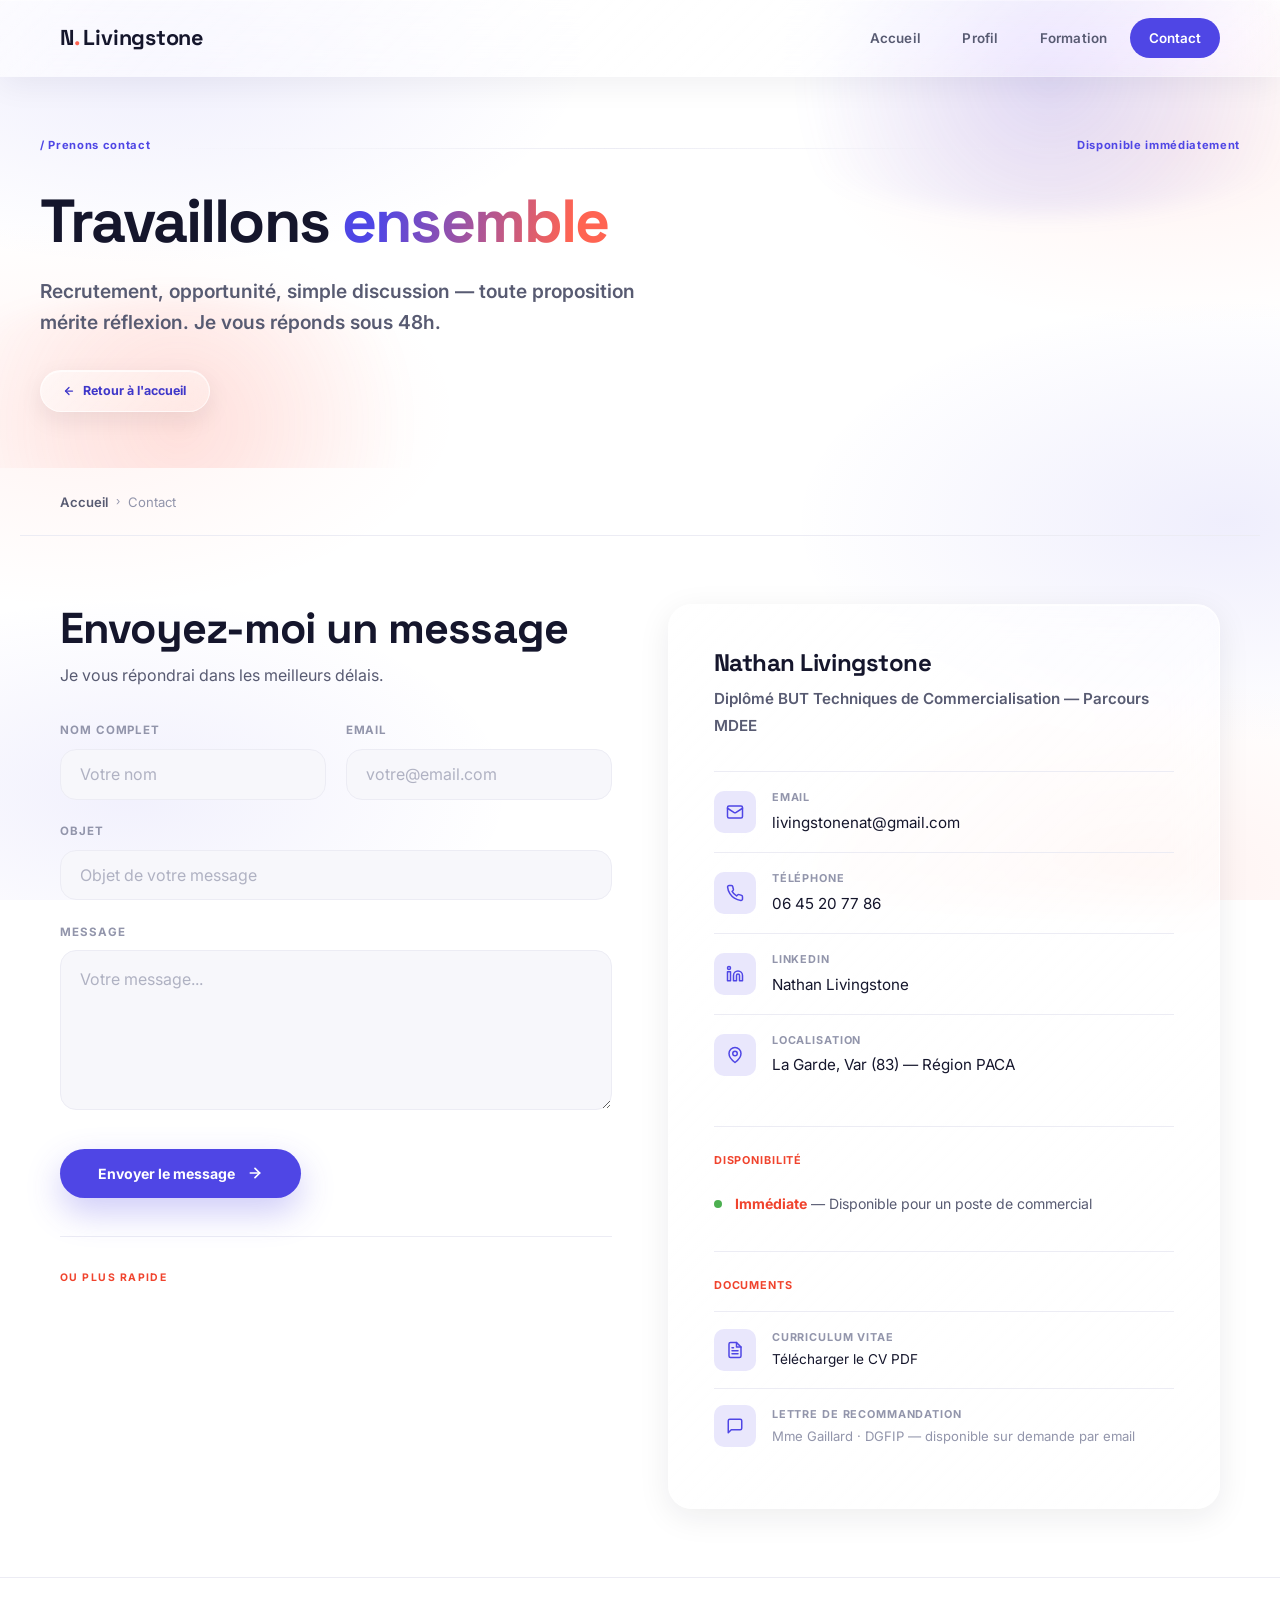
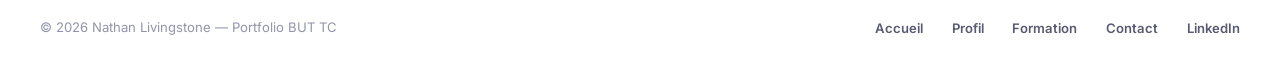
==== commit 66a207f3: "Add files via upload" ====
--- a/contact.html
+++ b/contact.html
@@ -8,7 +8,8 @@
   <meta name="robots" content="index, follow">
   <meta property="og:title" content="Contact — Nathan Livingstone">
   <meta property="og:description" content="Contactez Nathan Livingstone, diplômé BUT TC à l'IUT de Toulon. Disponible pour un poste de commercial en CDI.">
-  <meta property="og:image" content="og-image.png">
+  <meta property="og:url" content="https://nathanlivingstone05.github.io/Book/contact.html">
+  <meta property="og:image" content="https://nathanlivingstone05.github.io/Book/og-image.png">
   <meta property="og:image:width" content="1200">
   <meta property="og:image:height" content="630">
   <meta property="og:type" content="website">
--- a/style.css
+++ b/style.css
@@ -66,7 +66,13 @@
 }
 
 /* ============ NAV ============ */
-.nav{position:fixed;top:0;left:0;width:100%;z-index:1000;background:linear-gradient(135deg,rgba(255,255,255,.62),rgba(255,255,255,.32));backdrop-filter:blur(22px) saturate(1.9);-webkit-backdrop-filter:blur(22px) saturate(1.9);border-bottom:1px solid rgba(255,255,255,.5);box-shadow:0 1px 0 rgba(255,255,255,.8) inset,0 8px 32px rgba(21,22,44,.06);transition:var(--transition)}
+/* Le flou est posé sur un pseudo-élément (et non sur .nav lui-même) :
+   backdrop-filter sur .nav ferait de .nav le containing block de ses
+   descendants position:fixed (le panneau mobile #navLinks), qui se
+   retrouverait alors coincé dans la hauteur de la barre de nav (~76px)
+   au lieu de couvrir tout l'écran. */
+.nav{position:fixed;top:0;left:0;width:100%;z-index:1000;border-bottom:1px solid rgba(255,255,255,.5);box-shadow:0 1px 0 rgba(255,255,255,.8) inset,0 8px 32px rgba(21,22,44,.06);transition:var(--transition)}
+.nav::before{content:'';position:absolute;inset:0;z-index:-1;background:linear-gradient(135deg,rgba(255,255,255,.62),rgba(255,255,255,.32));backdrop-filter:blur(22px) saturate(1.9);-webkit-backdrop-filter:blur(22px) saturate(1.9);}
 .nav-inner{max-width:1240px;margin:0 auto;padding:0 2.5rem;display:flex;align-items:center;justify-content:space-between;height:76px}
 .nav-logo{font-family:var(--font-display);font-size:1.35rem;font-weight:700;color:var(--ink);letter-spacing:-.01em}
 .nav-logo span{color:var(--coral)}
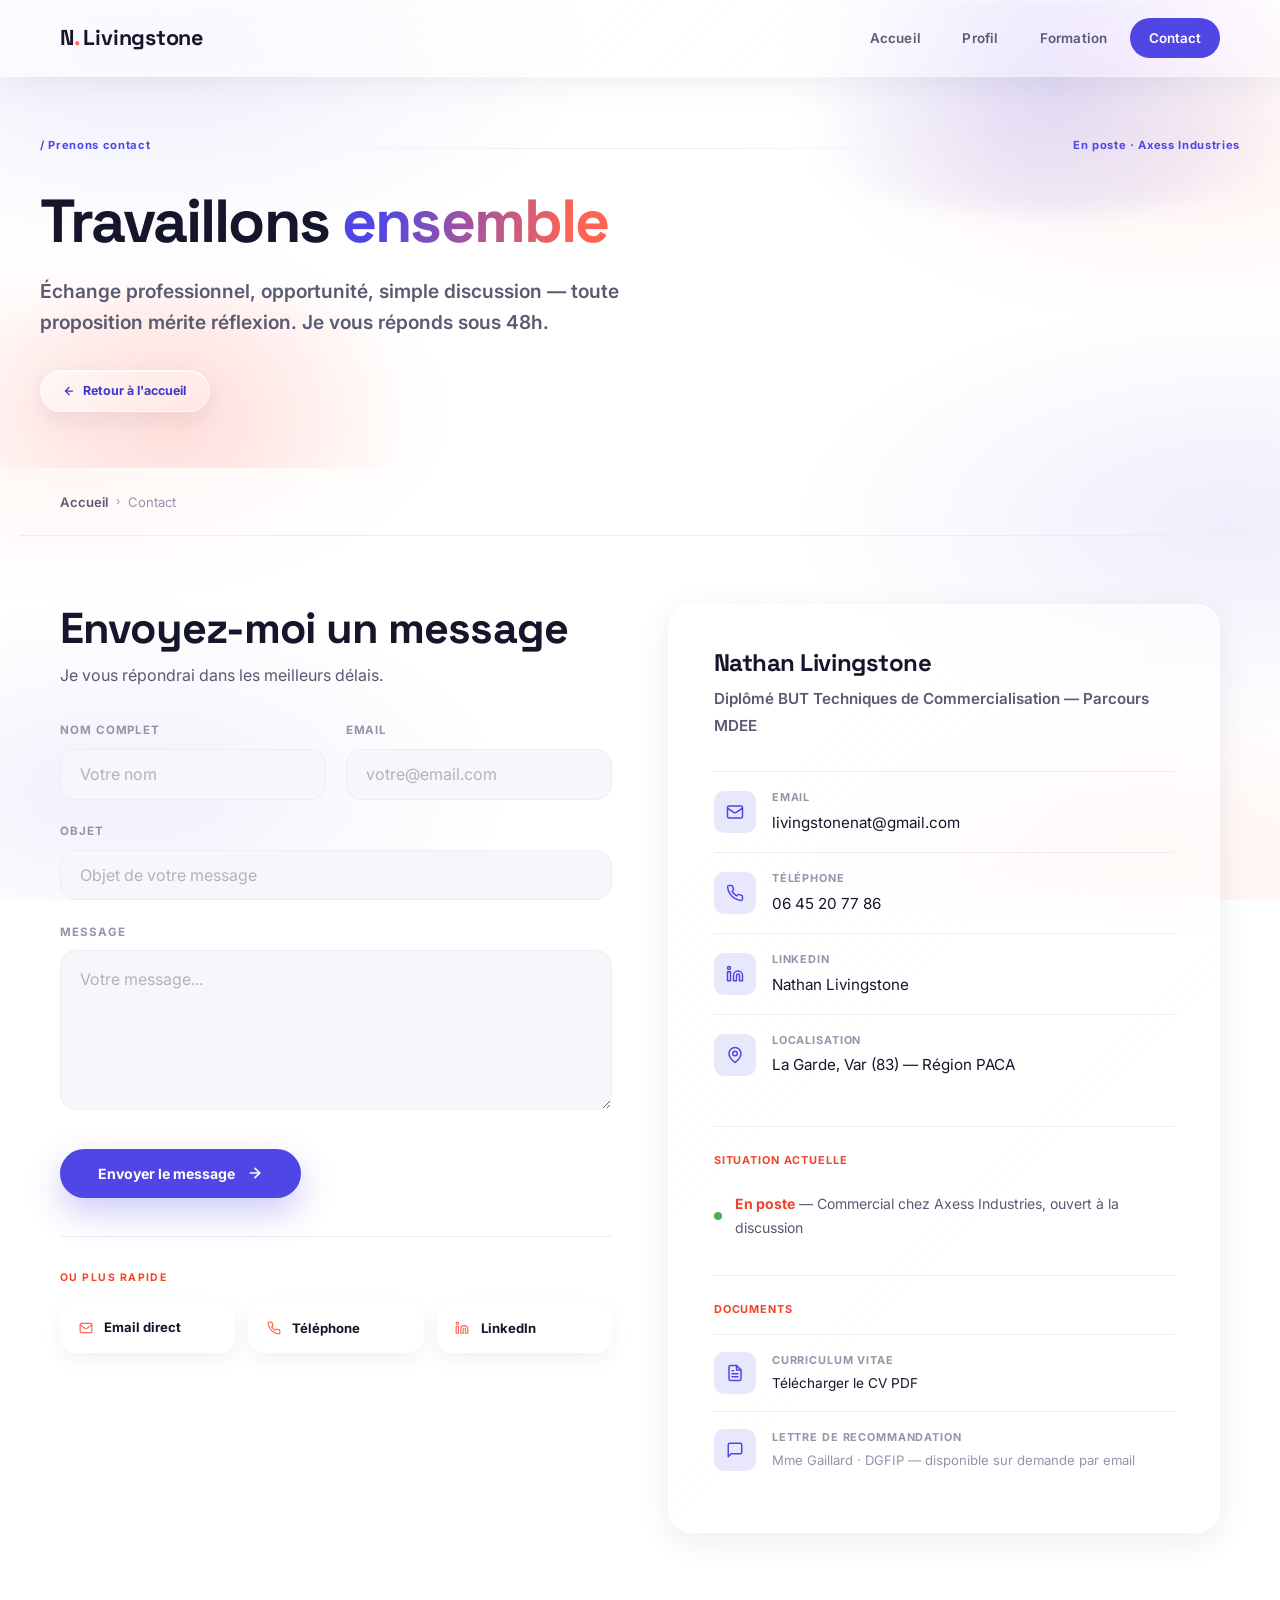
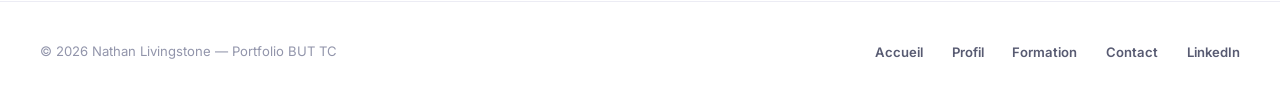
==== commit 591e119b: "Add files via upload" ====
--- a/contact.html
+++ b/contact.html
@@ -3,11 +3,11 @@
 <head>
   <meta charset="UTF-8">
   <meta name="viewport" content="width=device-width, initial-scale=1.0">
-  <meta name="description" content="Contactez Nathan Livingstone, diplômé BUT TC à l'IUT de Toulon. Disponible pour un poste de commercial en CDI — vente, négociation, relation client.">
+  <meta name="description" content="Contactez Nathan Livingstone, diplômé BUT TC à l'IUT de Toulon. Commercial en CDI chez Axess Industries — ouvert à la discussion et aux opportunités.">
   <meta name="author" content="Nathan Livingstone">
   <meta name="robots" content="index, follow">
   <meta property="og:title" content="Contact — Nathan Livingstone">
-  <meta property="og:description" content="Contactez Nathan Livingstone, diplômé BUT TC à l'IUT de Toulon. Disponible pour un poste de commercial en CDI.">
+  <meta property="og:description" content="Contactez Nathan Livingstone, diplômé BUT TC à l'IUT de Toulon. Commercial en CDI chez Axess Industries, ouvert à la discussion.">
   <meta property="og:url" content="https://nathanlivingstone05.github.io/Book/contact.html">
   <meta property="og:image" content="https://nathanlivingstone05.github.io/Book/og-image.png">
   <meta property="og:image:width" content="1200">
@@ -96,10 +96,10 @@
       <div class="subpage-hero-meta">
         <span>/ Prenons contact</span>
         <span class="subpage-hero-meta-line" aria-hidden="true"></span>
-        <span>Disponible immédiatement</span>
+        <span>En poste · Axess Industries</span>
       </div>
       <h1>Travaillons <em>ensemble</em></h1>
-      <p class="subpage-hero-tagline">Recrutement, opportunité, simple discussion — toute proposition mérite réflexion. Je vous réponds sous 48h.</p>
+      <p class="subpage-hero-tagline">Échange professionnel, opportunité, simple discussion — toute proposition mérite réflexion. Je vous réponds sous 48h.</p>
       <a href="index.html" class="subpage-hero-back">
         <svg xmlns="http://www.w3.org/2000/svg" viewBox="0 0 24 24" fill="none" stroke="currentColor" stroke-width="2.5" stroke-linecap="round" stroke-linejoin="round"><path d="M19 12H5"/><path d="m12 19-7-7 7-7"/></svg>
         Retour à l'accueil
@@ -214,10 +214,10 @@
           </div>
 
           <div class="availability">
-            <div class="availability-label">Disponibilité</div>
+            <div class="availability-label">Situation actuelle</div>
             <div class="availability-item">
               <span class="pulse"></span>
-              <span><strong style="color:var(--coral-600)">Immédiate</strong> — Disponible pour un poste de commercial</span>
+              <span><strong style="color:var(--coral-600)">En poste</strong> — Commercial chez Axess Industries, ouvert à la discussion</span>
             </div>
           </div>
 
